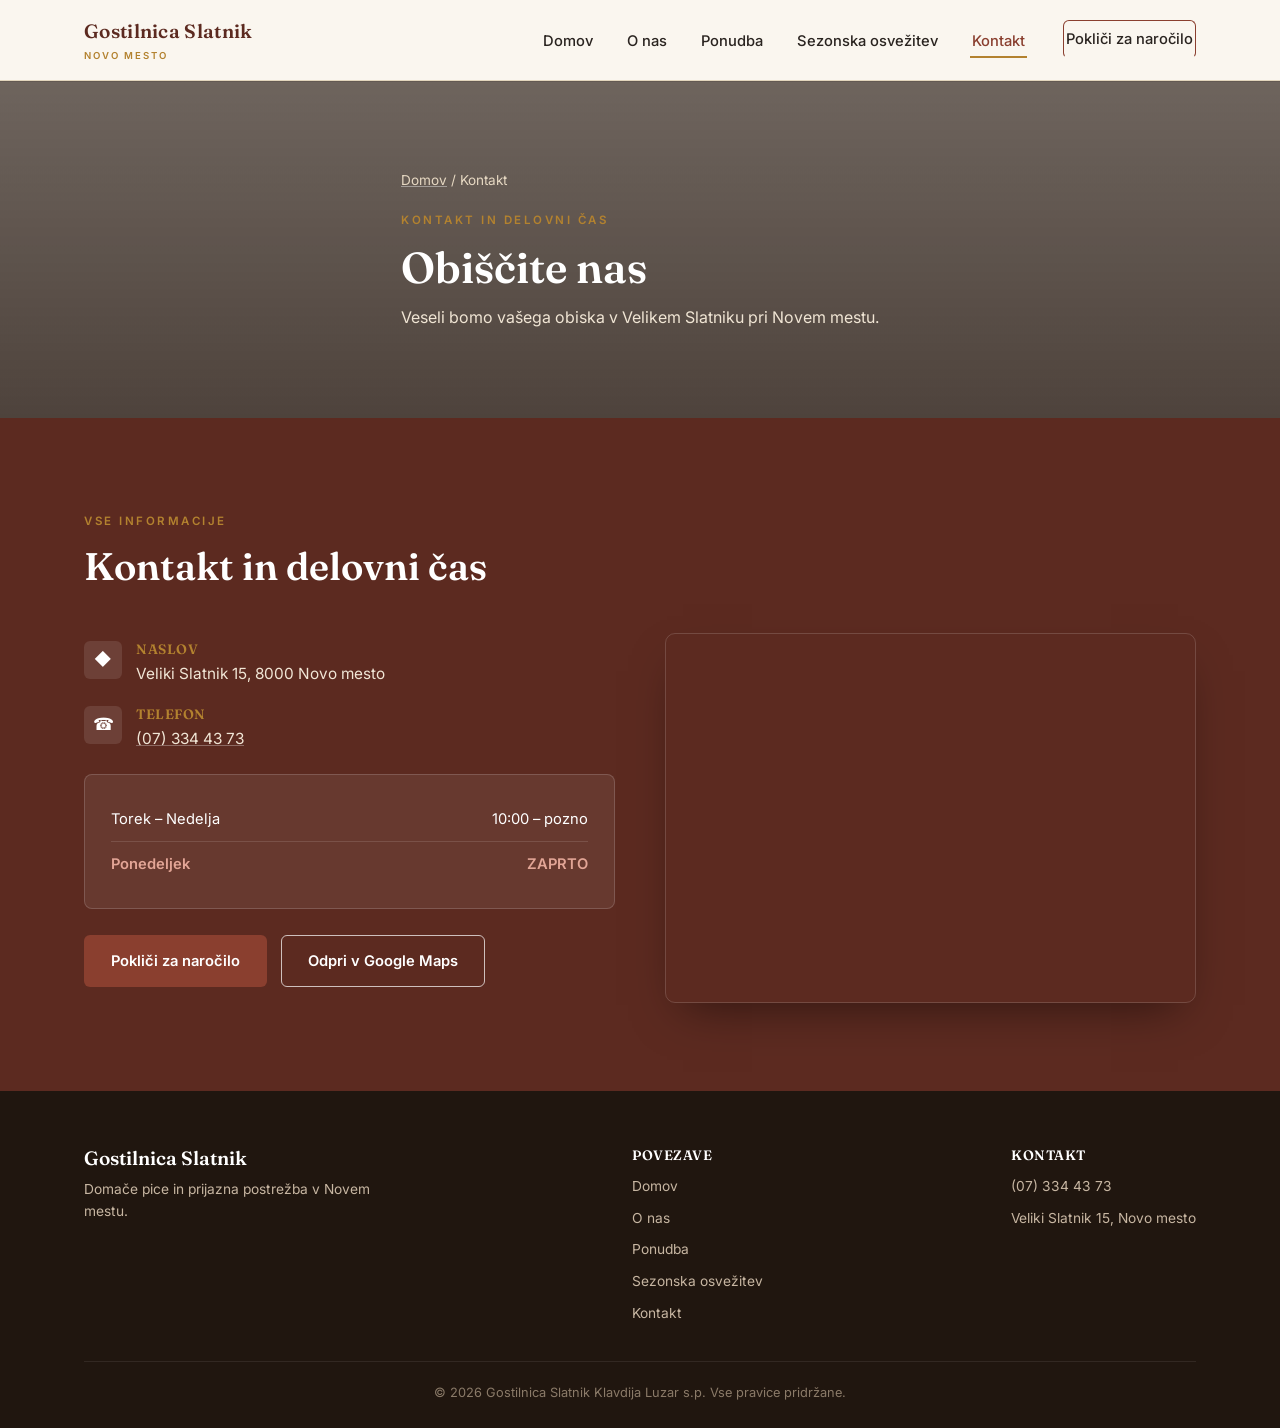
==== kontakt.html @ 15ea2d90 "Rebuild as a real multi-page site with working navigation Replace the single scrollable page with fi" ====
<!DOCTYPE html>
<html lang="sl">
<head>
<meta charset="UTF-8">
<meta name="viewport" content="width=device-width, initial-scale=1.0">
<title>Kontakt — Gostilnica Slatnik</title>
<meta name="description" content="Kontaktirajte Gostilnico Slatnik: naslov, telefon in delovni čas. Veliki Slatnik 15, 8000 Novo mesto.">
<link rel="preconnect" href="https://fonts.googleapis.com">
<link rel="preconnect" href="https://fonts.gstatic.com" crossorigin>
<link href="https://fonts.googleapis.com/css2?family=Inter:wght@400;500;600;700&family=Fraunces:opsz,wght@9..144,500;9..144,600;9..144,700&display=swap" rel="stylesheet">
<link rel="stylesheet" href="style.css">
</head>
<body>
<a class="skip-link" href="#main">Na vsebino</a>

<header>
  <nav>
    <a href="index.html" class="brand">Gostilnica Slatnik<small>Novo mesto</small></a>
    <ul class="nav-links" id="navLinks">
      <li><a href="index.html">Domov</a></li>
      <li><a href="o-nas.html">O nas</a></li>
      <li><a href="ponudba.html">Ponudba</a></li>
      <li><a href="sezonska-ponudba.html">Sezonska osvežitev</a></li>
      <li><a href="kontakt.html" class="active">Kontakt</a></li>
      <li class="nav-cta"><a href="tel:+38673344373" class="btn btn-outline-dark btn-sm">Pokliči za naročilo</a></li>
    </ul>
    <button class="burger" id="burger" aria-label="Odpri meni" aria-expanded="false">
      <span></span><span></span><span></span>
    </button>
  </nav>
</header>

<main id="main">

  <section class="page-hero" style="background-image:linear-gradient(180deg, rgba(35,22,15,0.65), rgba(35,22,15,0.8)), url('https://images.unsplash.com/photo-1466978913421-dad2ebd01d17?auto=format&fit=crop&w=1800&q=75');">
    <div class="container">
      <div class="breadcrumb"><a href="index.html">Domov</a> / Kontakt</div>
      <span class="eyebrow">Kontakt in delovni čas</span>
      <h1>Obiščite nas</h1>
      <p>Veseli bomo vašega obiska v Velikem Slatniku pri Novem mestu.</p>
    </div>
  </section>

  <section class="contact-band">
    <div class="container">
      <div class="section-head">
        <span class="eyebrow">Vse informacije</span>
        <h2>Kontakt in delovni čas</h2>
      </div>
      <div class="contact-grid">
        <div>
          <div class="contact-info-list">
            <div class="contact-item">
              <div class="ic">◆</div>
              <div><h4>Naslov</h4><p>Veliki Slatnik 15, 8000 Novo mesto</p></div>
            </div>
            <div class="contact-item">
              <div class="ic">☎</div>
              <div><h4>Telefon</h4><a class="link" href="tel:+38673344373">(07) 334 43 73</a></div>
            </div>
          </div>

          <div class="hours-card">
            <div class="hours-row"><span>Torek – Nedelja</span><span>10:00 – pozno</span></div>
            <div class="hours-row"><span>Ponedeljek</span><span>ZAPRTO</span></div>
          </div>

          <div class="contact-actions">
            <a href="tel:+38673344373" class="btn btn-primary">Pokliči za naročilo</a>
            <a href="https://www.google.com/maps/search/?api=1&query=Veliki+Slatnik+15%2C+8000+Novo+mesto" target="_blank" rel="noopener" class="btn btn-outline">Odpri v Google Maps</a>
          </div>
        </div>

        <div class="map-frame">
          <iframe
            src="https://www.google.com/maps?q=Veliki+Slatnik+15,+8000+Novo+mesto&output=embed"
            loading="lazy"
            referrerpolicy="no-referrer-when-downgrade"
            title="Zemljevid — Gostilnica Slatnik, Veliki Slatnik 15, Novo mesto">
          </iframe>
        </div>
      </div>
    </div>
  </section>

</main>

<footer>
  <div class="container">
    <div class="footer-grid">
      <div class="footer-brand">
        <h3>Gostilnica Slatnik</h3>
        <p>Domače pice in prijazna postrežba v Novem mestu.</p>
      </div>
      <div class="footer-col">
        <h4>Povezave</h4>
        <a href="index.html">Domov</a>
        <a href="o-nas.html">O nas</a>
        <a href="ponudba.html">Ponudba</a>
        <a href="sezonska-ponudba.html">Sezonska osvežitev</a>
        <a href="kontakt.html">Kontakt</a>
      </div>
      <div class="footer-col">
        <h4>Kontakt</h4>
        <a href="tel:+38673344373">(07) 334 43 73</a>
        <a href="kontakt.html">Veliki Slatnik 15, Novo mesto</a>
      </div>
    </div>
    <div class="footer-bottom">&copy; 2026 Gostilnica Slatnik Klavdija Luzar s.p. Vse pravice pridržane.</div>
  </div>
</footer>

<script src="script.js"></script>
</body>
</html>
---- style.css ----
/* Gostilnica Slatnik — shared stylesheet */

:root{
  --brick: #8a3f2f;
  --brick-dark: #5c2a20;
  --ink: #2a2420;
  --paper: #faf6ef;
  --paper-2: #f1e8d8;
  --line: #e3d6bd;
  --gold: #b3822f;
  --olive: #5f6b41;
  --muted: #6b5f52;
  --radius: 10px;
  --shadow: 0 12px 30px -14px rgba(42,36,32,0.28);
  --maxw: 1160px;
}

*{margin:0;padding:0;box-sizing:border-box;}
html{scroll-behavior:smooth;}
body{
  font-family:'Inter', 'Segoe UI', Arial, sans-serif;
  color:var(--ink);
  background:var(--paper);
  line-height:1.65;
  -webkit-font-smoothing:antialiased;
}
h1,h2,h3,h4{
  font-family:'Fraunces', Georgia, serif;
  font-weight:600;
  line-height:1.2;
  color:var(--brick-dark);
}
img{max-width:100%;display:block;}
a{text-decoration:none;color:inherit;}
ul{list-style:none;}
.container{max-width:var(--maxw);margin:0 auto;padding:0 24px;}
section{padding:88px 0;}
.section-head{max-width:640px;margin-bottom:44px;}
.section-head.center{margin-left:auto;margin-right:auto;text-align:center;}
.eyebrow{
  display:inline-block;
  text-transform:uppercase;
  letter-spacing:2.5px;
  font-size:0.72rem;
  font-weight:600;
  color:var(--gold);
  margin-bottom:12px;
}
.section-head h2{font-size:clamp(1.8rem, 3.4vw, 2.4rem);margin-bottom:14px;}
.section-head p{color:var(--muted);font-size:1.02rem;}

/* buttons */
.btn{
  display:inline-flex;
  align-items:center;
  gap:8px;
  padding:13px 26px;
  border-radius:6px;
  font-weight:600;
  font-size:0.92rem;
  cursor:pointer;
  border:1.5px solid transparent;
  transition:background .2s ease, color .2s ease, border-color .2s ease, transform .15s ease;
  white-space:nowrap;
}
.btn-primary{background:var(--brick);color:#fff;}
.btn-primary:hover{background:var(--brick-dark);}
.btn-gold{background:var(--gold);color:#2a1c07;}
.btn-gold:hover{background:#98701f;}
.btn-outline{background:transparent;border-color:rgba(255,255,255,0.7);color:#fff;}
.btn-outline:hover{background:rgba(255,255,255,0.12);}
.btn-outline-dark{background:transparent;border-color:var(--brick);color:var(--brick);}
.btn-outline-dark:hover{background:var(--brick);color:#fff;}
.btn-sm{padding:9px 18px;font-size:0.85rem;}
.btn[disabled]{opacity:0.5;cursor:not-allowed;}

/* header / nav */
header{
  position:sticky;
  top:0;
  z-index:1000;
  background:rgba(250,246,239,0.97);
  border-bottom:1px solid var(--line);
}
nav{
  display:flex;
  align-items:center;
  justify-content:space-between;
  padding:16px 24px;
  max-width:var(--maxw);
  margin:0 auto;
}
.brand{
  font-family:'Fraunces', Georgia, serif;
  font-size:1.2rem;
  font-weight:600;
  color:var(--brick-dark);
  letter-spacing:0.3px;
}
.brand small{
  display:block;
  font-family:'Inter', sans-serif;
  font-size:0.6rem;
  letter-spacing:2px;
  color:var(--gold);
  font-weight:600;
  text-transform:uppercase;
}
.nav-links{
  display:flex;
  align-items:center;
  gap:30px;
}
.nav-links a{
  font-weight:500;
  font-size:0.92rem;
  color:var(--ink);
  padding:6px 2px;
  border-bottom:2px solid transparent;
  transition:border-color .2s ease, color .2s ease;
}
.nav-links a:hover{color:var(--brick);}
.nav-links a.active{color:var(--brick);border-bottom-color:var(--gold);}
.nav-cta{margin-left:6px;}
.burger{
  display:none;
  flex-direction:column;
  gap:5px;
  cursor:pointer;
  background:none;
  border:none;
  padding:6px;
}
.burger span{width:24px;height:2px;background:var(--brick-dark);border-radius:2px;}
@media (max-width:900px){
  .nav-links{
    position:fixed;
    top:0;right:-100%;
    height:100vh;
    width:min(300px, 82vw);
    background:var(--paper);
    flex-direction:column;
    justify-content:center;
    gap:26px;
    transition:right .3s ease;
    box-shadow:-10px 0 30px rgba(0,0,0,0.12);
    border-left:1px solid var(--line);
  }
  .nav-links.open{right:0;}
  .nav-cta{margin-left:0;margin-top:8px;}
  .burger{display:flex;}
}

/* generic photo hero (used on non-home pages) */
.page-hero{
  position:relative;
  min-height:320px;
  display:flex;
  align-items:center;
  color:#fff;
  background:linear-gradient(180deg, rgba(35,22,15,0.65), rgba(35,22,15,0.75));
  background-size:cover;
  background-position:center;
}
.page-hero .container{position:relative;z-index:1;}
.page-hero .eyebrow{color:var(--gold);}
.page-hero h1{color:#fff;font-size:clamp(1.9rem, 4vw, 2.7rem);margin-bottom:10px;}
.page-hero p{color:#f0e5d4;max-width:520px;}
.breadcrumb{font-size:0.85rem;color:#e6d8c2;margin-bottom:14px;}
.breadcrumb a{text-decoration:underline;text-decoration-color:rgba(255,255,255,0.4);}

/* home hero */
.home-hero{
  position:relative;
  min-height:88vh;
  display:flex;
  align-items:center;
  color:#fff;
  background-size:cover;
  background-position:center;
  background-image:linear-gradient(180deg, rgba(30,19,13,0.62), rgba(30,19,13,0.8));
}
.home-hero .container{max-width:700px;position:relative;z-index:1;}
.home-hero .tagline{
  display:inline-block;
  font-size:0.78rem;
  letter-spacing:2px;
  text-transform:uppercase;
  color:#f0dcb8;
  border:1px solid rgba(255,255,255,0.4);
  padding:7px 16px;
  border-radius:4px;
  margin-bottom:22px;
}
.home-hero h1{
  color:#fff;
  font-size:clamp(2.1rem, 5vw, 3.4rem);
  margin-bottom:20px;
  text-shadow:0 4px 18px rgba(0,0,0,0.3);
}
.home-hero p{font-size:1.08rem;color:#f1e6d4;max-width:520px;margin-bottom:32px;}
.hero-buttons{display:flex;gap:16px;flex-wrap:wrap;}

/* stats strip */
.stats{background:var(--brick-dark);color:#fff;}
.stats .container{
  display:flex;flex-wrap:wrap;justify-content:space-around;gap:26px;padding:38px 24px;
}
.stat{text-align:center;min-width:130px;}
.stat strong{display:block;font-size:1.9rem;font-family:'Fraunces', serif;color:var(--gold);}
.stat span{font-size:0.82rem;color:#e2d3bc;letter-spacing:0.3px;}

/* photo helpers with graceful fallback */
.photo{
  width:100%;height:100%;
  object-fit:cover;
  background:var(--paper-2);
}
.photo-frame{
  border-radius:var(--radius);
  overflow:hidden;
  box-shadow:var(--shadow);
}

/* about */
.about-grid{display:grid;grid-template-columns:0.9fr 1.1fr;gap:56px;align-items:center;}
.about-visual{position:relative;aspect-ratio:4/5;border-radius:var(--radius);overflow:hidden;box-shadow:var(--shadow);}
.about-badge{
  position:absolute;bottom:18px;left:18px;right:18px;
  background:rgba(250,246,239,0.96);
  border-radius:8px;padding:14px 18px;
  display:flex;align-items:center;gap:12px;
  box-shadow:0 8px 20px rgba(0,0,0,0.18);
}
.about-badge strong{font-size:1.5rem;color:var(--gold);font-family:'Fraunces', serif;}
.about-badge span{font-size:0.82rem;color:#5a4c3d;}
.about-features{display:grid;grid-template-columns:1fr 1fr;gap:18px;margin-top:8px;}
.feature-card{
  background:#fff;border:1px solid var(--line);border-radius:8px;padding:20px;
}
.feature-card h4{font-size:0.98rem;margin-bottom:6px;color:var(--brick-dark);}
.feature-card p{font-size:0.86rem;color:var(--muted);}
.quote-block{
  margin-top:24px;padding:18px 22px;border-left:3px solid var(--gold);
  background:var(--paper-2);font-style:italic;color:#5a4633;font-size:0.95rem;border-radius:0 6px 6px 0;
}

/* menu */
.tabs{display:flex;gap:10px;justify-content:center;flex-wrap:wrap;margin-bottom:46px;}
.tab-btn{
  padding:11px 22px;border-radius:6px;border:1.5px solid var(--line);
  background:#fff;color:var(--brick-dark);font-weight:600;font-size:0.88rem;cursor:pointer;
  transition:all .2s ease;
}
.tab-btn:hover{border-color:var(--gold);}
.tab-btn.active{background:var(--brick-dark);color:#fff;border-color:var(--brick-dark);}
.tab-panel{display:none;}
.tab-panel.active{display:block;animation:fadeIn .3s ease;}
@keyframes fadeIn{from{opacity:0;transform:translateY(6px);}to{opacity:1;transform:translateY(0);}}

.menu-grid{display:grid;grid-template-columns:repeat(auto-fit, minmax(250px, 1fr));gap:24px;}
.menu-card{
  background:#fff;border-radius:var(--radius);overflow:hidden;
  border:1px solid var(--line);
  transition:box-shadow .2s ease, transform .2s ease;
  display:flex;flex-direction:column;
}
.menu-card:hover{transform:translateY(-4px);box-shadow:var(--shadow);}
.menu-card-photo{width:100%;height:150px;overflow:hidden;background:var(--paper-2);}
.menu-card-body{padding:18px 20px;display:flex;flex-direction:column;gap:8px;flex-grow:1;}
.menu-card h4{
  font-size:1.05rem;display:flex;justify-content:space-between;align-items:baseline;gap:10px;
}
.menu-card h4 .price{color:var(--gold);font-weight:700;font-size:0.98rem;white-space:nowrap;font-family:'Inter',sans-serif;}
.menu-card p{font-size:0.86rem;color:var(--muted);flex-grow:1;}

.special-card{
  margin-top:40px;background:var(--brick-dark);border-radius:var(--radius);color:#fff;
  display:grid;grid-template-columns:1fr 0.85fr;overflow:hidden;box-shadow:var(--shadow);
}
.special-card-photo{min-height:280px;background:var(--paper-2);}
.special-card-body{padding:40px 44px;}
.special-tag{
  display:inline-block;background:rgba(255,255,255,0.15);padding:5px 14px;border-radius:4px;
  font-size:0.72rem;letter-spacing:1.5px;text-transform:uppercase;margin-bottom:14px;
}
.special-card-body h3{color:#fff;font-size:1.7rem;margin-bottom:12px;}
.special-card-body p{color:#eadfcd;margin-bottom:16px;font-size:0.95rem;}
.ingredient-list{display:flex;flex-wrap:wrap;gap:8px;margin-bottom:20px;}
.ingredient-list li{
  background:rgba(255,255,255,0.14);border:1px solid rgba(255,255,255,0.3);
  padding:6px 14px;border-radius:4px;font-size:0.82rem;
}
.special-price{font-size:1.4rem;font-weight:700;color:var(--gold);font-family:'Fraunces', serif;}

/* seasonal */
.seasonal-band{background:var(--olive);color:#fff;}
.seasonal-grid{display:grid;grid-template-columns:1.1fr 0.9fr;gap:50px;align-items:center;}
.seasonal-band .eyebrow{color:#e2e8cf;}
.seasonal-band h2{color:#fff;}
.seasonal-band p{color:#e7edd7;max-width:500px;margin-bottom:22px;}
.seasonal-pills{display:flex;gap:12px;flex-wrap:wrap;}
.seasonal-pills span{
  background:rgba(255,255,255,0.14);border:1px solid rgba(255,255,255,0.3);
  padding:7px 16px;border-radius:4px;font-size:0.82rem;
}
.drink-card{
  background:#fff;color:var(--ink);border-radius:var(--radius);overflow:hidden;box-shadow:var(--shadow);
}
.drink-photo{width:100%;height:200px;background:var(--paper-2);}
.drink-card-body{padding:26px 28px;}
.drink-card-body h3{font-size:1.3rem;margin-bottom:6px;}
.drink-price{color:var(--gold);font-weight:700;font-size:1.1rem;margin-bottom:10px;font-family:'Fraunces',serif;}
.drink-card-body p{font-size:0.88rem;color:var(--muted);}

/* reviews */
.reviews-grid{display:grid;grid-template-columns:repeat(auto-fit, minmax(280px, 1fr));gap:22px;}
.review-card{background:#fff;border:1px solid var(--line);border-radius:var(--radius);padding:28px;}
.stars{color:var(--gold);font-size:0.95rem;margin-bottom:14px;letter-spacing:1.5px;}
.review-card p{color:#443a30;font-size:0.96rem;margin-bottom:18px;}
.review-author{display:flex;align-items:center;gap:10px;}
.review-avatar{
  width:38px;height:38px;border-radius:50%;background:var(--paper-2);color:var(--brick-dark);
  display:flex;align-items:center;justify-content:center;font-weight:700;font-size:0.85rem;
  border:1px solid var(--line);
}
.review-author strong{display:block;font-size:0.88rem;color:var(--brick-dark);}
.review-author span{font-size:0.76rem;color:#8a7c6d;}

/* contact */
.contact-band{background:var(--brick-dark);color:#fff;}
.contact-band .eyebrow{color:var(--gold);}
.contact-band .section-head h2{color:#fff;}
.contact-band .section-head p{color:#e2d3bc;}
.contact-grid{display:grid;grid-template-columns:1fr 1fr;gap:50px;}
.contact-info-list{display:flex;flex-direction:column;gap:20px;margin-top:8px;}
.contact-item{display:flex;gap:14px;align-items:flex-start;}
.contact-item .ic{
  width:38px;height:38px;flex-shrink:0;background:rgba(255,255,255,0.1);border-radius:6px;
  display:flex;align-items:center;justify-content:center;font-size:1.05rem;
}
.contact-item h4{font-size:0.85rem;color:var(--gold);margin-bottom:3px;text-transform:uppercase;letter-spacing:0.5px;}
.contact-item p, .contact-item a{color:#f1e6d6;font-size:0.96rem;}
.contact-item a.link{text-decoration:underline;text-decoration-color:rgba(255,255,255,0.3);}
.hours-card{background:rgba(255,255,255,0.07);border:1px solid rgba(255,255,255,0.16);border-radius:8px;padding:22px 26px;margin-top:22px;}
.hours-row{display:flex;justify-content:space-between;padding:10px 0;border-bottom:1px solid rgba(255,255,255,0.12);font-size:0.92rem;}
.hours-row:last-child{border-bottom:none;color:#e2a596;font-weight:600;}
.contact-actions{display:flex;gap:14px;flex-wrap:wrap;margin-top:26px;}
.map-frame{border-radius:var(--radius);overflow:hidden;box-shadow:0 20px 45px -18px rgba(0,0,0,0.5);min-height:360px;border:1px solid rgba(255,255,255,0.15);}
.map-frame iframe{width:100%;height:100%;min-height:360px;border:0;}

/* CTA strip */
.cta-strip{background:var(--gold);text-align:center;padding:56px 24px;}
.cta-strip h2{color:#2a1c07;font-size:clamp(1.4rem, 3vw, 2rem);margin-bottom:10px;}
.cta-strip p{color:#4a3410;margin-bottom:22px;}
.cta-strip .btn-primary{background:#2a1c07;}
.cta-strip .btn-primary:hover{background:#150e03;}

/* footer */
footer{background:#20160f;color:#c7b6a2;padding:56px 0 24px;}
.footer-grid{display:flex;flex-wrap:wrap;justify-content:space-between;gap:30px;padding-bottom:28px;border-bottom:1px solid rgba(255,255,255,0.08);}
.footer-brand h3{color:#fff;font-size:1.2rem;margin-bottom:8px;}
.footer-brand p{max-width:300px;font-size:0.86rem;}
.footer-col h4{color:#fff;font-size:0.85rem;margin-bottom:12px;text-transform:uppercase;letter-spacing:0.5px;}
.footer-col a{display:block;font-size:0.86rem;margin-bottom:9px;color:#c7b6a2;}
.footer-col a:hover{color:var(--gold);}
.footer-bottom{padding-top:20px;text-align:center;font-size:0.8rem;color:#8a7a68;}

/* misc */
.ph-fallback{background:var(--paper-2) !important;}
.skip-link{position:absolute;left:-999px;}
.skip-link:focus{left:8px;top:8px;background:#fff;padding:6px 10px;border-radius:4px;z-index:2000;}

@media (max-width:860px){
  section{padding:64px 0;}
  .about-grid, .contact-grid, .seasonal-grid{grid-template-columns:1fr;}
  .special-card{grid-template-columns:1fr;}
  .special-card-photo{min-height:220px;}
  .special-card-body{padding:30px;}
}
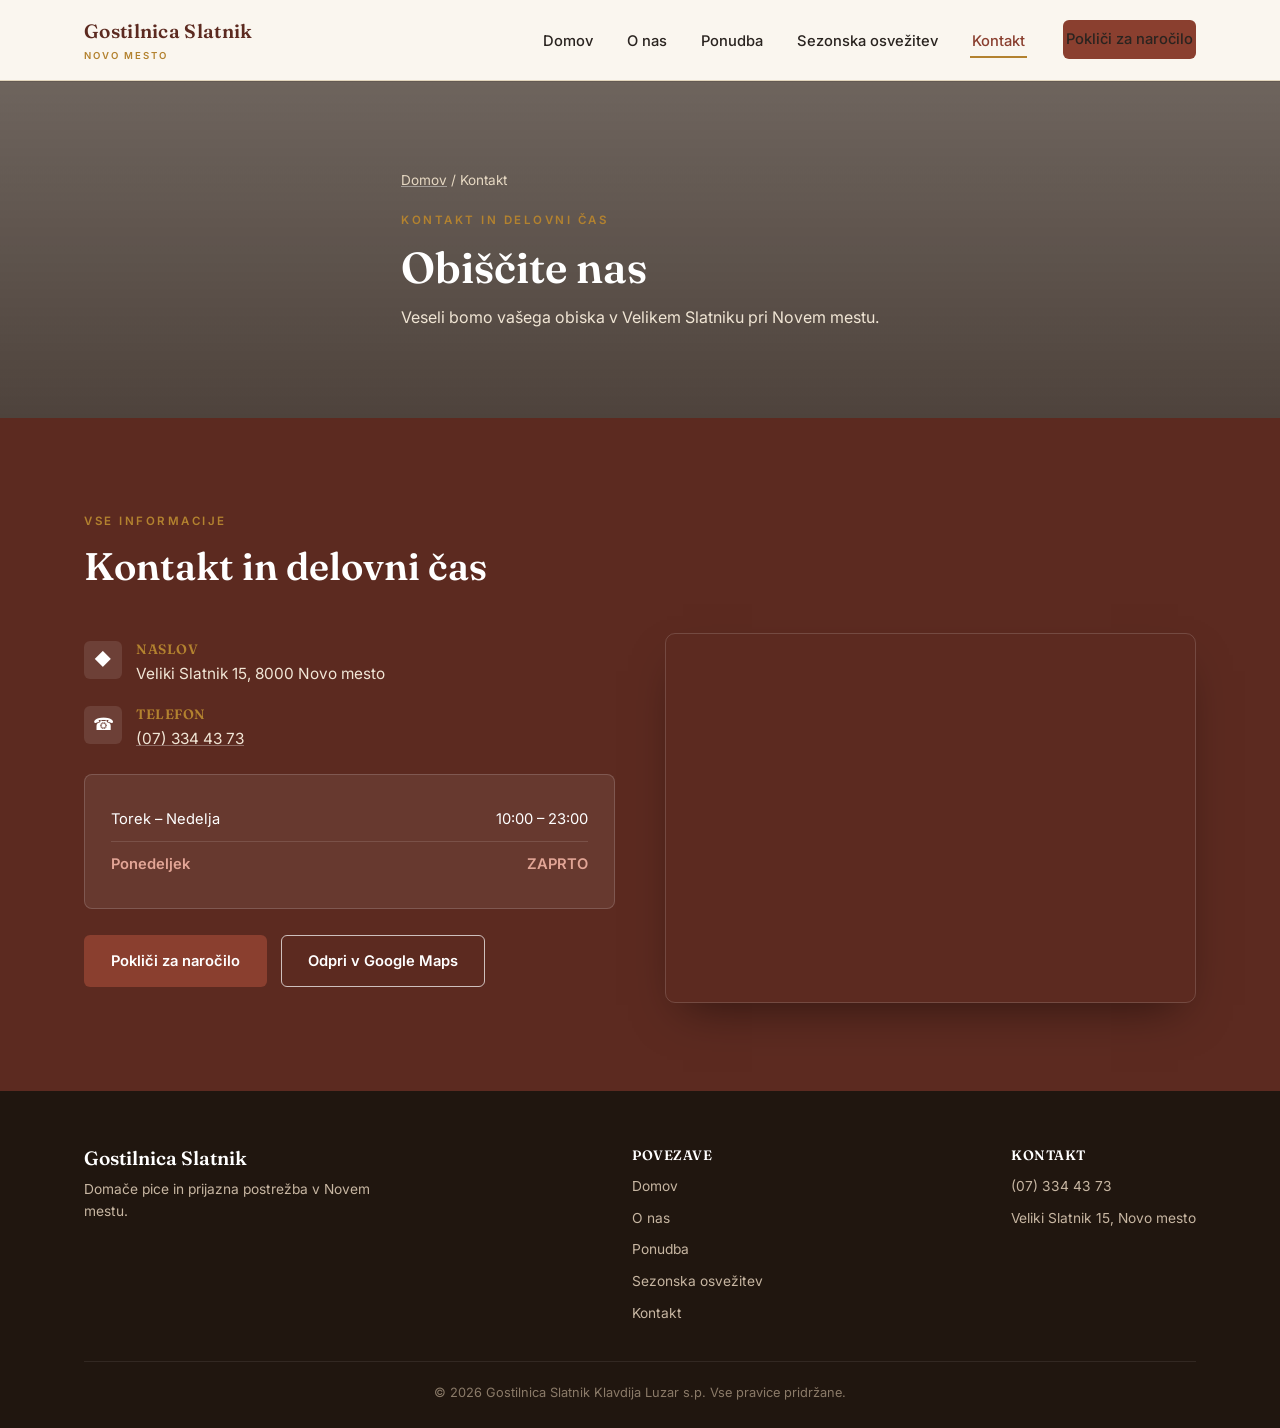
==== commit 11742af8: "Fix nav call button styling, correct hours, add page/scroll animations Solidify the "Pokliči za naro" ====
--- a/kontakt.html
+++ b/kontakt.html
@@ -22,7 +22,7 @@
       <li><a href="ponudba.html">Ponudba</a></li>
       <li><a href="sezonska-ponudba.html">Sezonska osvežitev</a></li>
       <li><a href="kontakt.html" class="active">Kontakt</a></li>
-      <li class="nav-cta"><a href="tel:+38673344373" class="btn btn-outline-dark btn-sm">Pokliči za naročilo</a></li>
+      <li class="nav-cta"><a href="tel:+38673344373" class="btn btn-primary btn-sm">Pokliči za naročilo</a></li>
     </ul>
     <button class="burger" id="burger" aria-label="Odpri meni" aria-expanded="false">
       <span></span><span></span><span></span>
@@ -61,7 +61,7 @@
           </div>
 
           <div class="hours-card">
-            <div class="hours-row"><span>Torek – Nedelja</span><span>10:00 – pozno</span></div>
+            <div class="hours-row"><span>Torek – Nedelja</span><span>10:00 – 23:00</span></div>
             <div class="hours-row"><span>Ponedeljek</span><span>ZAPRTO</span></div>
           </div>
 
--- a/style.css
+++ b/style.css
@@ -371,6 +371,44 @@
 .skip-link{position:absolute;left:-999px;}
 .skip-link:focus{left:8px;top:8px;background:#fff;padding:6px 10px;border-radius:4px;z-index:2000;}
 
+/* smooth native fade/slide between page navigations (supported browsers only, no fallback needed) */
+@view-transition{
+  navigation:auto;
+}
+::view-transition-old(root){
+  animation:page-fade-out 0.22s ease both;
+}
+::view-transition-new(root){
+  animation:page-fade-in 0.28s ease both;
+}
+@keyframes page-fade-out{to{opacity:0;transform:translateY(-6px);}}
+@keyframes page-fade-in{from{opacity:0;transform:translateY(10px);}}
+
+/* hero entrance on load */
+.home-hero .container > *, .page-hero .container > *{
+  opacity:0;
+  animation:hero-in 0.7s ease forwards;
+}
+.home-hero .tagline, .page-hero .breadcrumb{animation-delay:0.05s;}
+.home-hero h1, .page-hero .eyebrow{animation-delay:0.15s;}
+.home-hero p, .page-hero h1{animation-delay:0.25s;}
+.home-hero .hero-buttons, .page-hero p{animation-delay:0.35s;}
+@keyframes hero-in{from{opacity:0;transform:translateY(14px);}to{opacity:1;transform:translateY(0);}}
+
+/* scroll-reveal for cards and sections */
+.reveal{opacity:0;transform:translateY(18px);transition:opacity 0.6s ease, transform 0.6s ease;}
+.reveal.is-visible{opacity:1;transform:translateY(0);}
+.menu-grid .reveal:nth-child(2), .reviews-grid .reveal:nth-child(2), .stats .reveal:nth-child(2){transition-delay:0.08s;}
+.menu-grid .reveal:nth-child(3), .reviews-grid .reveal:nth-child(3), .stats .reveal:nth-child(3){transition-delay:0.16s;}
+.menu-grid .reveal:nth-child(4), .stats .reveal:nth-child(4){transition-delay:0.24s;}
+.menu-grid .reveal:nth-child(n+5){transition-delay:0.3s;}
+
+@media (prefers-reduced-motion: reduce){
+  .home-hero .container > *, .page-hero .container > *{animation:none;opacity:1;}
+  .reveal{opacity:1;transform:none;transition:none;}
+  ::view-transition-old(root), ::view-transition-new(root){animation:none;}
+}
+
 @media (max-width:860px){
   section{padding:64px 0;}
   .about-grid, .contact-grid, .seasonal-grid{grid-template-columns:1fr;}
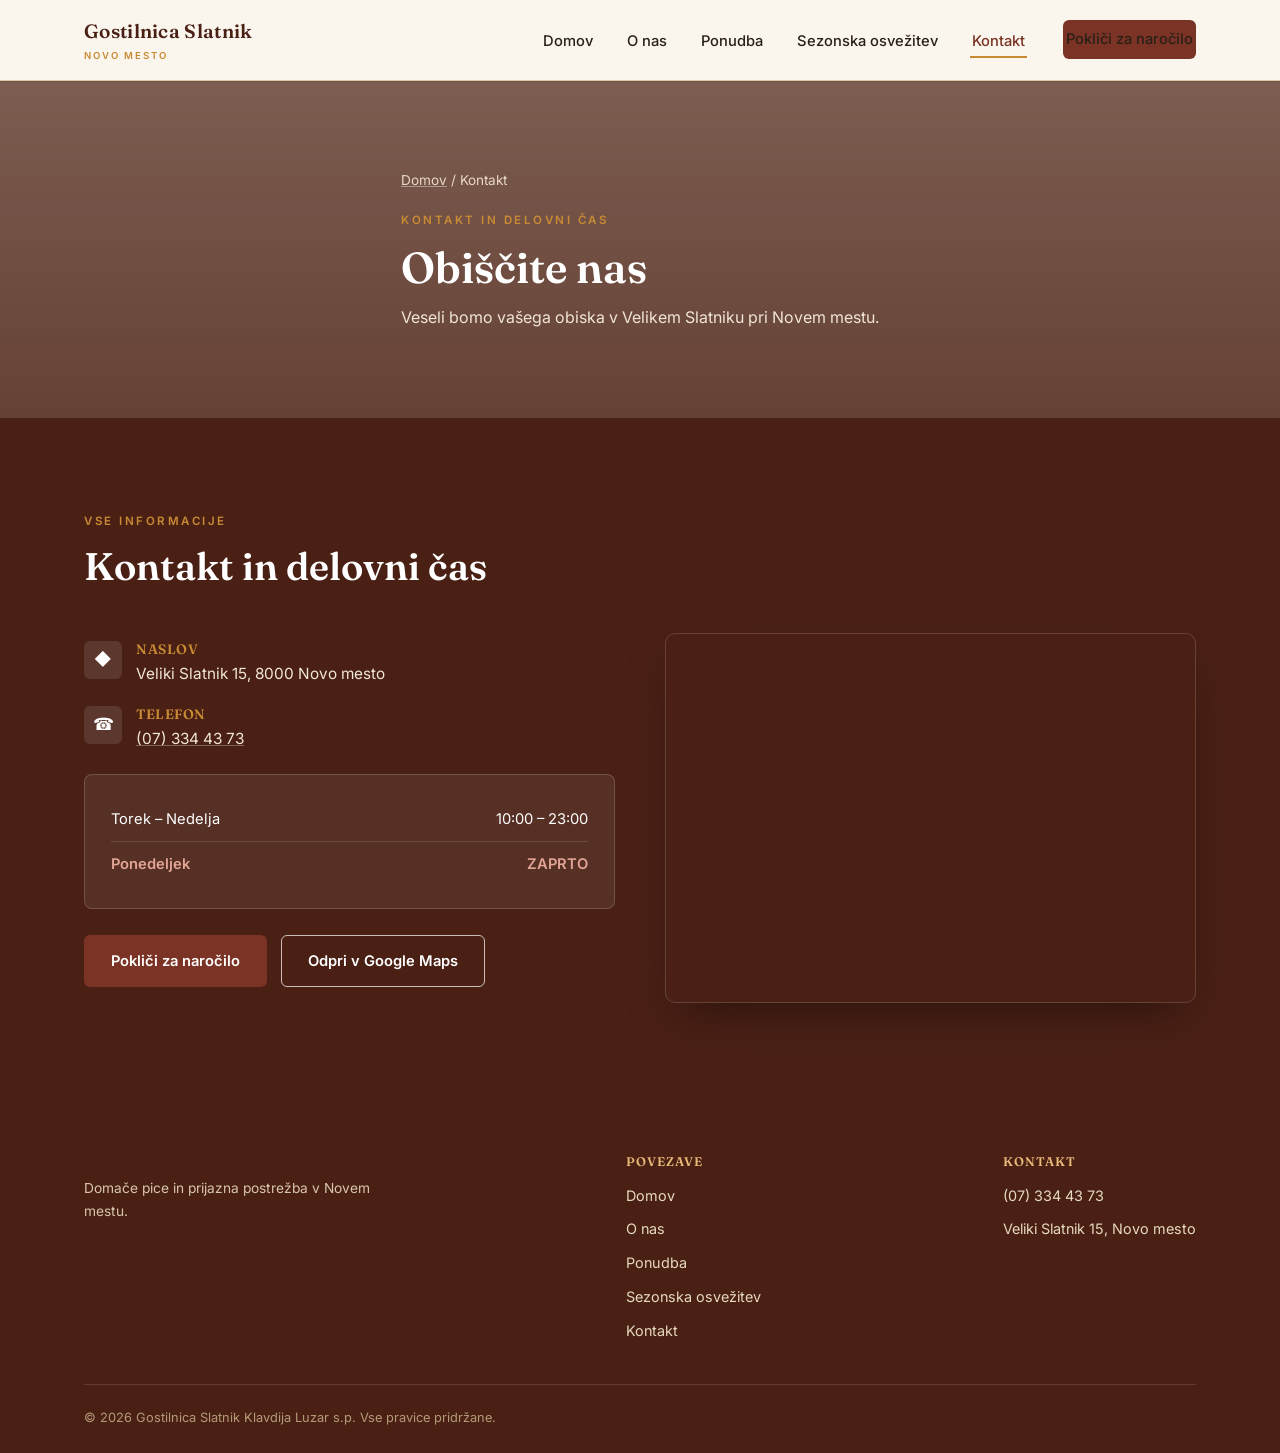
==== commit ce167f27: "Complete Ožgana glina redesign across all 5 pages Roll the clay/olive/ember-gold editorial direction" ====
--- a/kontakt.html
+++ b/kontakt.html
@@ -7,7 +7,7 @@
 <meta name="description" content="Kontaktirajte Gostilnico Slatnik: naslov, telefon in delovni čas. Veliki Slatnik 15, 8000 Novo mesto.">
 <link rel="preconnect" href="https://fonts.googleapis.com">
 <link rel="preconnect" href="https://fonts.gstatic.com" crossorigin>
-<link href="https://fonts.googleapis.com/css2?family=Inter:wght@400;500;600;700&family=Fraunces:opsz,wght@9..144,500;9..144,600;9..144,700&display=swap" rel="stylesheet">
+<link href="https://fonts.googleapis.com/css2?family=Inter:wght@400;500;600;700&family=Fraunces:opsz,wght@9..144,500;9..144,600;9..144,700&family=Playfair+Display:ital@1&display=swap" rel="stylesheet">
 <link rel="stylesheet" href="style.css">
 </head>
 <body>
@@ -32,7 +32,7 @@
 
 <main id="main">
 
-  <section class="page-hero" style="background-image:linear-gradient(180deg, rgba(35,22,15,0.65), rgba(35,22,15,0.8)), url('https://images.unsplash.com/photo-1466978913421-dad2ebd01d17?auto=format&fit=crop&w=1800&q=75');">
+  <section class="page-hero" style="background-image:linear-gradient(180deg, rgba(74,32,21,0.7), rgba(74,32,21,0.84)), url('https://images.unsplash.com/photo-1466978913421-dad2ebd01d17?auto=format&fit=crop&w=1800&q=75');">
     <div class="container">
       <div class="breadcrumb"><a href="index.html">Domov</a> / Kontakt</div>
       <span class="eyebrow">Kontakt in delovni čas</span>
--- a/style.css
+++ b/style.css
@@ -1,17 +1,18 @@
 /* Gostilnica Slatnik — shared stylesheet */
 
 :root{
-  --brick: #8a3f2f;
-  --brick-dark: #5c2a20;
-  --ink: #2a2420;
-  --paper: #faf6ef;
-  --paper-2: #f1e8d8;
-  --line: #e3d6bd;
-  --gold: #b3822f;
-  --olive: #5f6b41;
-  --muted: #6b5f52;
+  /* Ožgana glina (Scorched Clay) */
+  --brick: #7a3324;
+  --brick-dark: #4a2015;
+  --ink: #2a2018;
+  --paper: #f3ecdd;
+  --paper-2: #eae0c8;
+  --line: #dbc9a3;
+  --gold: #c98a34;
+  --olive: #6b7a54;
+  --muted: #675e4c;
   --radius: 10px;
-  --shadow: 0 12px 30px -14px rgba(42,36,32,0.28);
+  --shadow: 0 12px 30px -14px rgba(42,32,24,0.32);
   --maxw: 1160px;
 }
 
@@ -293,6 +294,15 @@
 }
 .special-price{font-size:1.4rem;font-weight:700;color:var(--gold);font-family:'Fraunces', serif;}
 
+/* compact add-on / extras list (Dodatki) */
+.addon-list{margin-top:44px;background:#fff;border:1px solid var(--line);border-radius:var(--radius);padding:6px 28px;}
+.addon-list h3{font-size:1.1rem;margin:20px 0 4px;}
+.addon-row{display:flex;justify-content:space-between;align-items:baseline;gap:16px;padding:13px 0;border-bottom:1px solid var(--line);font-size:0.9rem;}
+.addon-row:last-child{border-bottom:none;}
+.addon-row span:first-child{color:var(--ink);}
+.addon-row span:last-child{color:var(--gold);font-weight:700;white-space:nowrap;font-size:0.92rem;}
+.addon-note{padding:14px 0 20px;font-size:0.82rem;color:var(--muted);}
+
 /* seasonal */
 .seasonal-band{background:var(--olive);color:#fff;}
 .seasonal-grid{display:grid;grid-template-columns:1.1fr 0.9fr;gap:50px;align-items:center;}
@@ -357,14 +367,59 @@
 .cta-strip .btn-primary:hover{background:#150e03;}
 
 /* footer */
-footer{background:#20160f;color:#c7b6a2;padding:56px 0 24px;}
-.footer-grid{display:flex;flex-wrap:wrap;justify-content:space-between;gap:30px;padding-bottom:28px;border-bottom:1px solid rgba(255,255,255,0.08);}
-.footer-brand h3{color:#fff;font-size:1.2rem;margin-bottom:8px;}
+footer{background:var(--brick-dark);color:#d8c6ad;padding:64px 0 24px;position:relative;}
+.footer-grid{display:flex;flex-wrap:wrap;justify-content:space-between;gap:40px;padding-bottom:32px;border-bottom:1px solid rgba(255,255,255,0.12);}
+.footer-brand .wordmark{color:#fff;margin-bottom:14px;}
+.footer-brand .wordmark .w1{font-size:1.5rem;}
+.footer-brand .wordmark .w2{font-size:2.4rem;}
 .footer-brand p{max-width:300px;font-size:0.86rem;}
-.footer-col h4{color:#fff;font-size:0.85rem;margin-bottom:12px;text-transform:uppercase;letter-spacing:0.5px;}
-.footer-col a{display:block;font-size:0.86rem;margin-bottom:9px;color:#c7b6a2;}
-.footer-col a:hover{color:var(--gold);}
-.footer-bottom{padding-top:20px;text-align:center;font-size:0.8rem;color:#8a7a68;}
+.footer-col h4{color:#e8b978;font-size:0.78rem;margin-bottom:14px;text-transform:uppercase;letter-spacing:1px;}
+.footer-col a{display:block;font-size:0.9rem;margin-bottom:10px;color:#e6d8c1;}
+.footer-col a:hover{color:#fff;}
+.footer-cta{display:flex;align-items:center;justify-content:center;}
+.footer-bottom{padding-top:22px;display:flex;flex-wrap:wrap;justify-content:space-between;gap:10px;font-size:0.8rem;color:#b39a76;}
+
+/* wordmark lockup (used in nav, hero, footer) */
+.wordmark{font-family:'Fraunces', serif;line-height:0.92;}
+.wordmark .w1{display:block;font-size:0.42em;font-weight:500;}
+.wordmark .w2{display:block;font-size:1em;font-weight:600;margin-top:-0.05em;}
+.script-tag{font-family:'Playfair Display', serif;font-style:italic;font-size:1rem;color:var(--paper);opacity:0.85;}
+
+/* block hero (solid color, layered photo composition) */
+.block-hero{background:var(--brick);color:#fff;overflow:hidden;}
+.hero-grid{display:grid;grid-template-columns:1.05fr 1fr;gap:44px;align-items:center;padding:56px 0 44px;}
+.hero-copy .wordmark{color:#fff;}
+.hero-copy .wordmark .w2{font-size:clamp(3rem, 7vw, 5.2rem);}
+.hero-copy .wordmark .w1{font-size:clamp(1.2rem, 2.4vw, 1.6rem);}
+.hero-copy p{color:#f0e2c8;max-width:440px;margin:18px 0 30px;font-size:1.02rem;}
+.hero-photos{position:relative;min-height:340px;}
+.hero-photo-main{position:relative;width:78%;margin-left:auto;aspect-ratio:3/4;border-radius:6px;overflow:hidden;box-shadow:0 30px 60px -10px rgba(0,0,0,0.45);}
+.hero-photo-accent{position:absolute;top:-6%;left:0;width:44%;aspect-ratio:1/1;border-radius:6px;overflow:hidden;box-shadow:0 20px 40px -8px rgba(0,0,0,0.45);border:5px solid var(--brick);z-index:2;}
+.hero-meta-row{display:flex;justify-content:space-between;align-items:center;padding:22px 0;border-top:1px solid rgba(255,255,255,0.2);font-size:0.78rem;letter-spacing:1px;text-transform:uppercase;color:rgba(255,255,255,0.7);}
+.hero-meta-row a{text-decoration:underline;text-decoration-color:rgba(255,255,255,0.4);}
+
+/* editorial menu list (compact rows instead of photo cards) */
+.menu-list-split{display:grid;grid-template-columns:0.85fr 1.15fr;gap:52px;align-items:start;}
+.menu-list-photo{border-radius:var(--radius);overflow:hidden;box-shadow:var(--shadow);aspect-ratio:4/5;position:sticky;top:110px;}
+.menu-list-row{display:flex;justify-content:space-between;align-items:baseline;gap:20px;padding:16px 0;border-bottom:1px solid var(--line);}
+.menu-list-row .name{font-family:'Fraunces', serif;font-size:1.08rem;color:var(--brick-dark);display:block;}
+.menu-list-row .desc{display:block;font-family:'Inter',sans-serif;font-size:0.82rem;color:var(--muted);margin-top:3px;}
+.menu-list-row .price{font-weight:700;color:var(--gold);white-space:nowrap;font-size:0.95rem;}
+
+/* narrative/story block (no fabricated dates — real facts only) */
+.story-block{background:var(--paper-2);}
+.story-quote{font-family:'Fraunces', serif;font-size:clamp(1.5rem, 2.8vw, 2.2rem);line-height:1.4;color:var(--brick-dark);max-width:800px;}
+.story-quote .accent{color:var(--gold);}
+.story-meta{display:flex;gap:44px;margin-top:38px;flex-wrap:wrap;}
+.story-stat strong{display:block;font-family:'Fraunces', serif;font-size:2rem;color:var(--brick);}
+.story-stat span{font-size:0.8rem;color:var(--muted);text-transform:uppercase;letter-spacing:0.5px;}
+
+@media (max-width:860px){
+  .hero-grid{grid-template-columns:1fr;padding-top:36px;}
+  .hero-photos{min-height:280px;margin-top:10px;}
+  .menu-list-split{grid-template-columns:1fr;}
+  .menu-list-photo{position:static;aspect-ratio:16/10;}
+}
 
 /* misc */
 .ph-fallback{background:var(--paper-2) !important;}
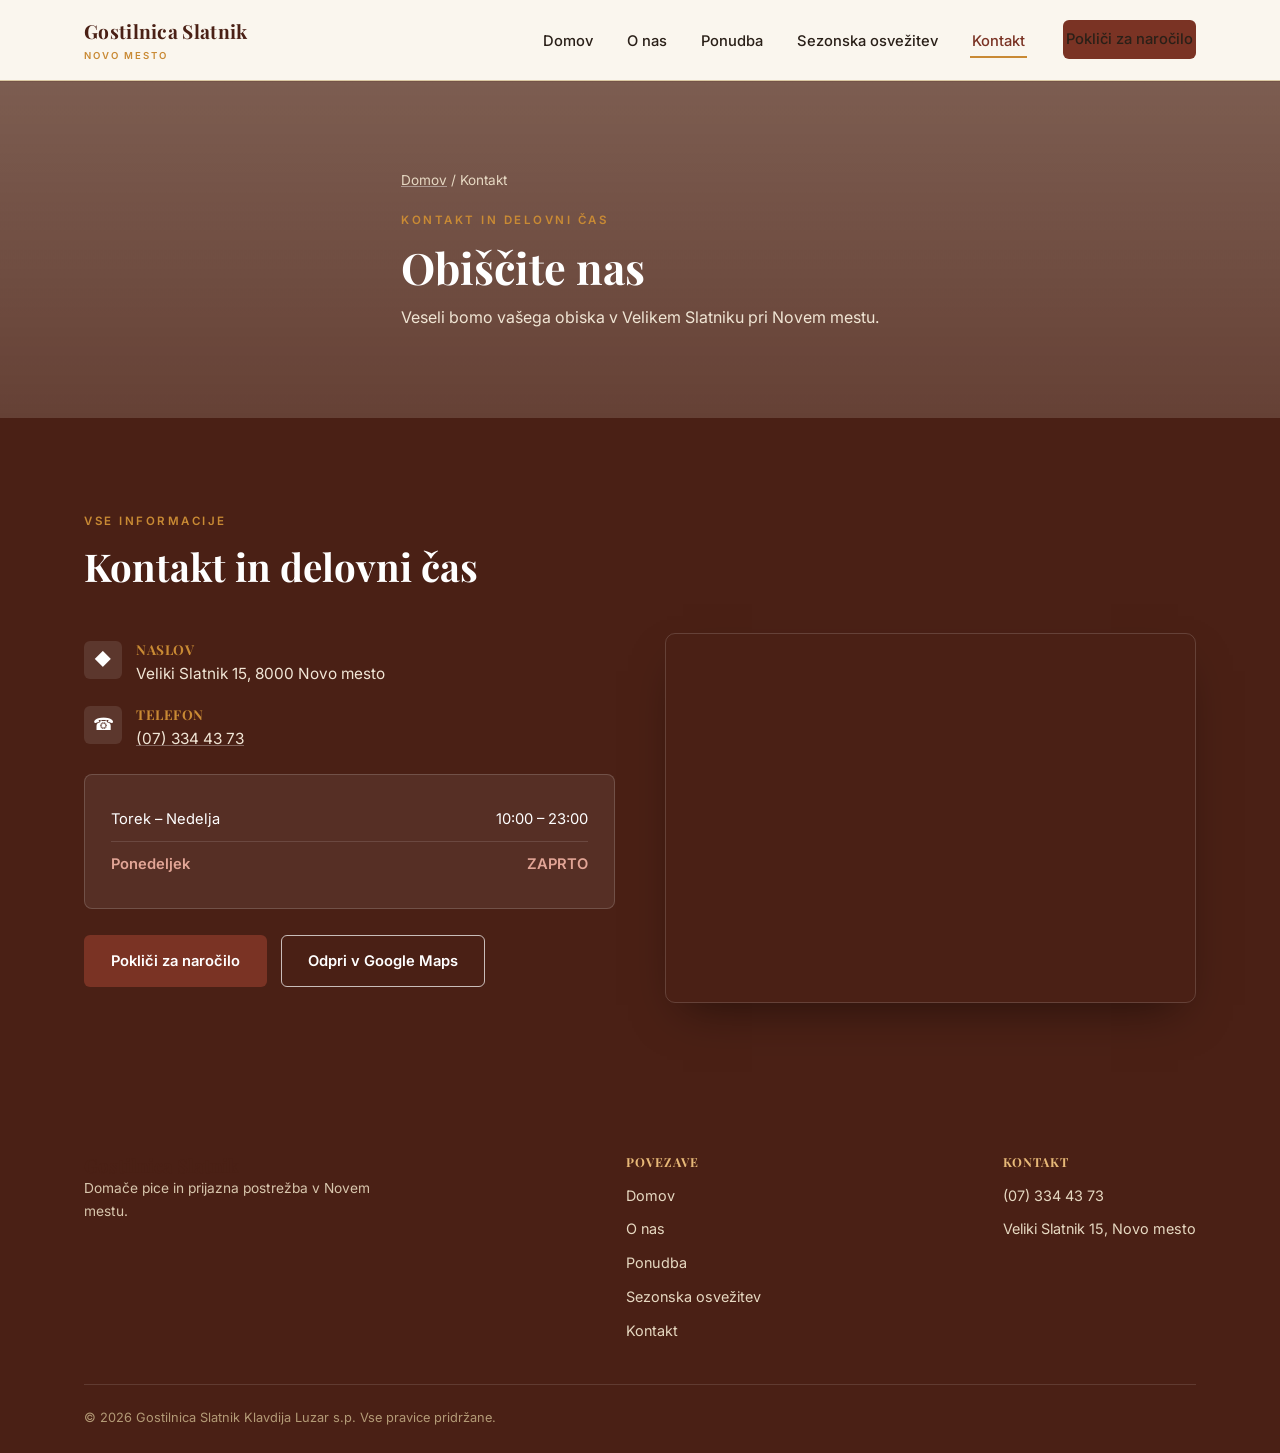
==== commit b401419f: "Switch headings/wordmark to Playfair Display for a more elegant look Replace Fraunces with Playfair " ====
--- a/kontakt.html
+++ b/kontakt.html
@@ -7,7 +7,7 @@
 <meta name="description" content="Kontaktirajte Gostilnico Slatnik: naslov, telefon in delovni čas. Veliki Slatnik 15, 8000 Novo mesto.">
 <link rel="preconnect" href="https://fonts.googleapis.com">
 <link rel="preconnect" href="https://fonts.gstatic.com" crossorigin>
-<link href="https://fonts.googleapis.com/css2?family=Inter:wght@400;500;600;700&family=Fraunces:opsz,wght@9..144,500;9..144,600;9..144,700&family=Playfair+Display:ital@1&display=swap" rel="stylesheet">
+<link href="https://fonts.googleapis.com/css2?family=Inter:wght@400;500;600;700&family=Playfair+Display:ital,wght@0,600;0,700;0,800;1,400;1,600&display=swap" rel="stylesheet">
 <link rel="stylesheet" href="style.css">
 </head>
 <body>
--- a/style.css
+++ b/style.css
@@ -26,8 +26,8 @@
   -webkit-font-smoothing:antialiased;
 }
 h1,h2,h3,h4{
-  font-family:'Fraunces', Georgia, serif;
-  font-weight:600;
+  font-family:'Playfair Display', Georgia, serif;
+  font-weight:700;
   line-height:1.2;
   color:var(--brick-dark);
 }
@@ -92,9 +92,9 @@
   margin:0 auto;
 }
 .brand{
-  font-family:'Fraunces', Georgia, serif;
+  font-family:'Playfair Display', Georgia, serif;
   font-size:1.2rem;
-  font-weight:600;
+  font-weight:700;
   color:var(--brick-dark);
   letter-spacing:0.3px;
 }
@@ -208,7 +208,7 @@
   display:flex;flex-wrap:wrap;justify-content:space-around;gap:26px;padding:38px 24px;
 }
 .stat{text-align:center;min-width:130px;}
-.stat strong{display:block;font-size:1.9rem;font-family:'Fraunces', serif;color:var(--gold);}
+.stat strong{display:block;font-size:1.9rem;font-family:'Playfair Display', serif;color:var(--gold);}
 .stat span{font-size:0.82rem;color:#e2d3bc;letter-spacing:0.3px;}
 
 /* photo helpers with graceful fallback */
@@ -233,7 +233,7 @@
   display:flex;align-items:center;gap:12px;
   box-shadow:0 8px 20px rgba(0,0,0,0.18);
 }
-.about-badge strong{font-size:1.5rem;color:var(--gold);font-family:'Fraunces', serif;}
+.about-badge strong{font-size:1.5rem;color:var(--gold);font-family:'Playfair Display', serif;}
 .about-badge span{font-size:0.82rem;color:#5a4c3d;}
 .about-features{display:grid;grid-template-columns:1fr 1fr;gap:18px;margin-top:8px;}
 .feature-card{
@@ -292,7 +292,7 @@
   background:rgba(255,255,255,0.14);border:1px solid rgba(255,255,255,0.3);
   padding:6px 14px;border-radius:4px;font-size:0.82rem;
 }
-.special-price{font-size:1.4rem;font-weight:700;color:var(--gold);font-family:'Fraunces', serif;}
+.special-price{font-size:1.4rem;font-weight:700;color:var(--gold);font-family:'Playfair Display', serif;}
 
 /* compact add-on / extras list (Dodatki) */
 .addon-list{margin-top:44px;background:#fff;border:1px solid var(--line);border-radius:var(--radius);padding:6px 28px;}
@@ -320,7 +320,7 @@
 .drink-photo{width:100%;height:200px;background:var(--paper-2);}
 .drink-card-body{padding:26px 28px;}
 .drink-card-body h3{font-size:1.3rem;margin-bottom:6px;}
-.drink-price{color:var(--gold);font-weight:700;font-size:1.1rem;margin-bottom:10px;font-family:'Fraunces',serif;}
+.drink-price{color:var(--gold);font-weight:700;font-size:1.1rem;margin-bottom:10px;font-family:'Playfair Display',serif;}
 .drink-card-body p{font-size:0.88rem;color:var(--muted);}
 
 /* reviews */
@@ -380,7 +380,7 @@
 .footer-bottom{padding-top:22px;display:flex;flex-wrap:wrap;justify-content:space-between;gap:10px;font-size:0.8rem;color:#b39a76;}
 
 /* wordmark lockup (used in nav, hero, footer) */
-.wordmark{font-family:'Fraunces', serif;line-height:0.92;}
+.wordmark{font-family:'Playfair Display', serif;line-height:0.92;}
 .wordmark .w1{display:block;font-size:0.42em;font-weight:500;}
 .wordmark .w2{display:block;font-size:1em;font-weight:600;margin-top:-0.05em;}
 .script-tag{font-family:'Playfair Display', serif;font-style:italic;font-size:1rem;color:var(--paper);opacity:0.85;}
@@ -402,16 +402,16 @@
 .menu-list-split{display:grid;grid-template-columns:0.85fr 1.15fr;gap:52px;align-items:start;}
 .menu-list-photo{border-radius:var(--radius);overflow:hidden;box-shadow:var(--shadow);aspect-ratio:4/5;position:sticky;top:110px;}
 .menu-list-row{display:flex;justify-content:space-between;align-items:baseline;gap:20px;padding:16px 0;border-bottom:1px solid var(--line);}
-.menu-list-row .name{font-family:'Fraunces', serif;font-size:1.08rem;color:var(--brick-dark);display:block;}
+.menu-list-row .name{font-family:'Playfair Display', serif;font-size:1.08rem;color:var(--brick-dark);display:block;}
 .menu-list-row .desc{display:block;font-family:'Inter',sans-serif;font-size:0.82rem;color:var(--muted);margin-top:3px;}
 .menu-list-row .price{font-weight:700;color:var(--gold);white-space:nowrap;font-size:0.95rem;}
 
 /* narrative/story block (no fabricated dates — real facts only) */
 .story-block{background:var(--paper-2);}
-.story-quote{font-family:'Fraunces', serif;font-size:clamp(1.5rem, 2.8vw, 2.2rem);line-height:1.4;color:var(--brick-dark);max-width:800px;}
+.story-quote{font-family:'Playfair Display', serif;font-size:clamp(1.5rem, 2.8vw, 2.2rem);line-height:1.4;color:var(--brick-dark);max-width:800px;}
 .story-quote .accent{color:var(--gold);}
 .story-meta{display:flex;gap:44px;margin-top:38px;flex-wrap:wrap;}
-.story-stat strong{display:block;font-family:'Fraunces', serif;font-size:2rem;color:var(--brick);}
+.story-stat strong{display:block;font-family:'Playfair Display', serif;font-size:2rem;color:var(--brick);}
 .story-stat span{font-size:0.8rem;color:var(--muted);text-transform:uppercase;letter-spacing:0.5px;}
 
 @media (max-width:860px){
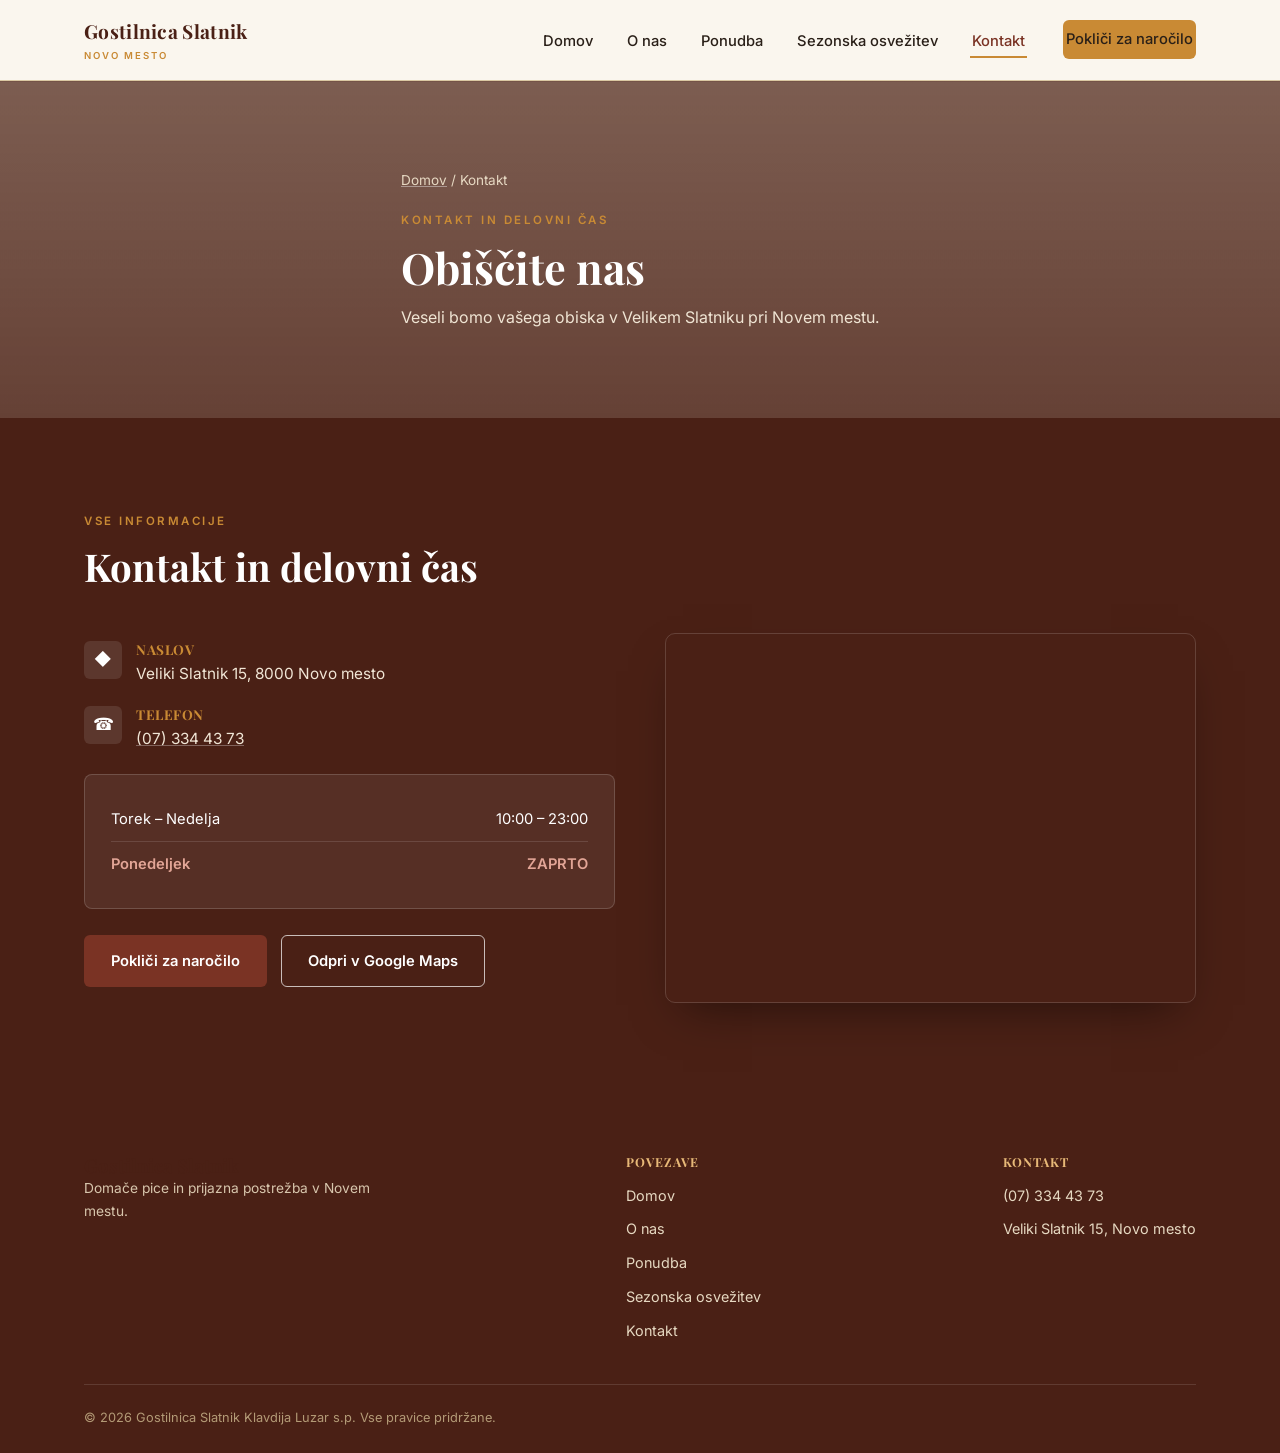
==== commit 64060d93: "Fix illegible nav call button and prevent forced-dark-mode recoloring The "Pokliči za naročilo" nav " ====
--- a/kontakt.html
+++ b/kontakt.html
@@ -22,7 +22,7 @@
       <li><a href="ponudba.html">Ponudba</a></li>
       <li><a href="sezonska-ponudba.html">Sezonska osvežitev</a></li>
       <li><a href="kontakt.html" class="active">Kontakt</a></li>
-      <li class="nav-cta"><a href="tel:+38673344373" class="btn btn-primary btn-sm">Pokliči za naročilo</a></li>
+      <li class="nav-cta"><a href="tel:+38673344373" class="btn btn-gold btn-sm">Pokliči za naročilo</a></li>
     </ul>
     <button class="burger" id="burger" aria-label="Odpri meni" aria-expanded="false">
       <span></span><span></span><span></span>
--- a/style.css
+++ b/style.css
@@ -17,7 +17,7 @@
 }
 
 *{margin:0;padding:0;box-sizing:border-box;}
-html{scroll-behavior:smooth;}
+html{scroll-behavior:smooth;color-scheme:light;}
 body{
   font-family:'Inter', 'Segoe UI', Arial, sans-serif;
   color:var(--ink);
